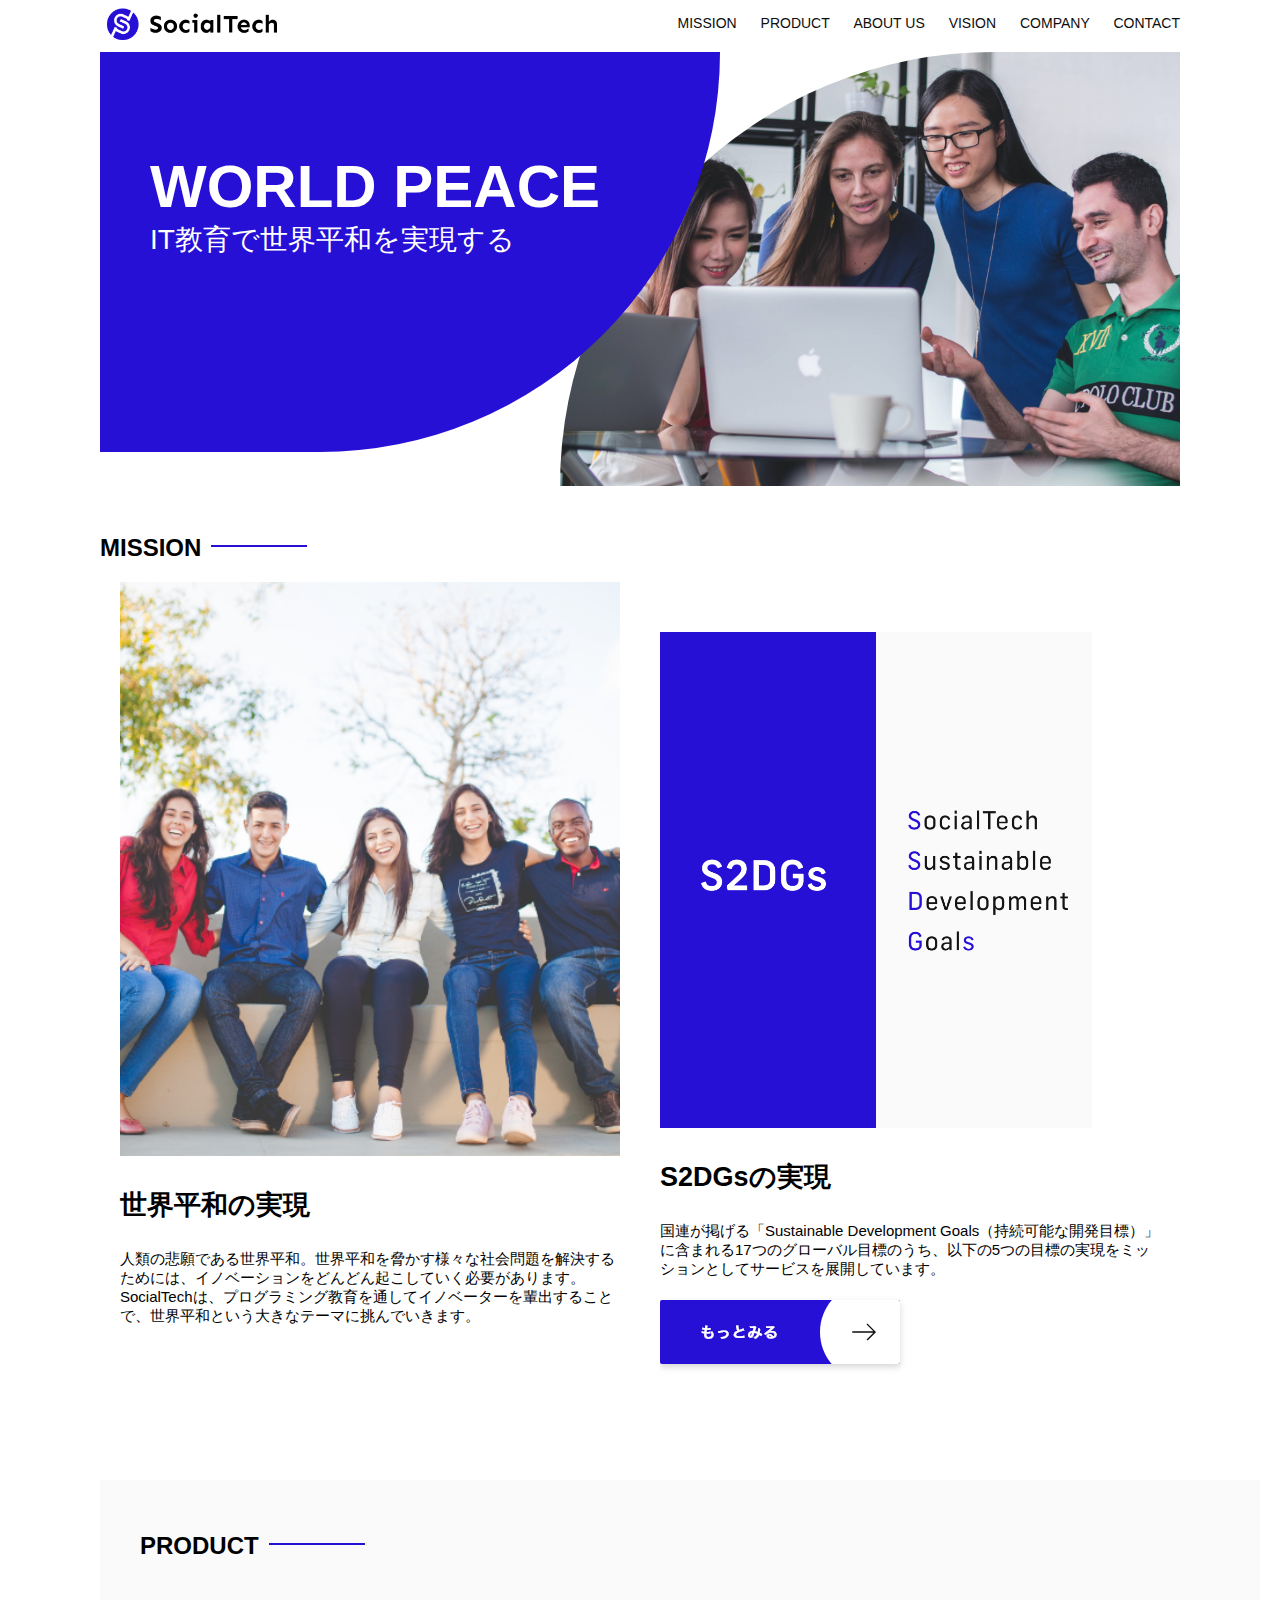
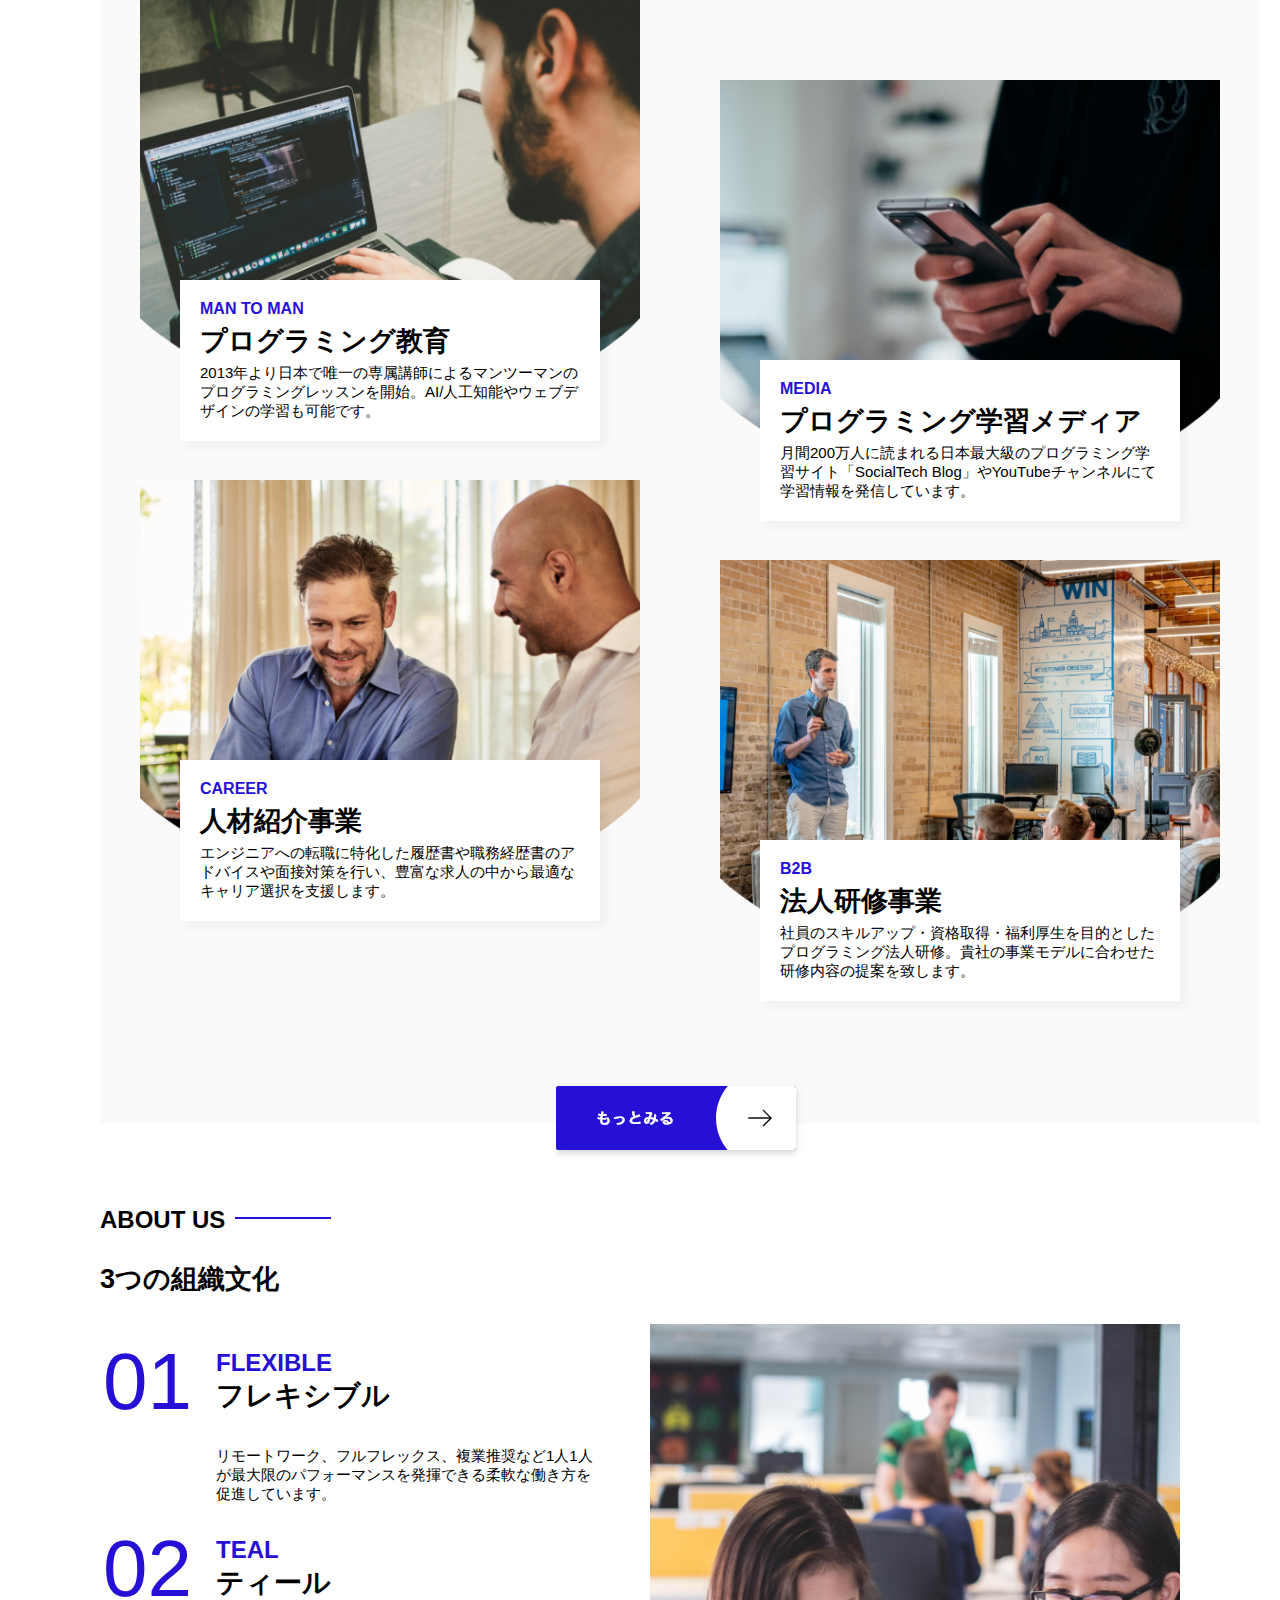
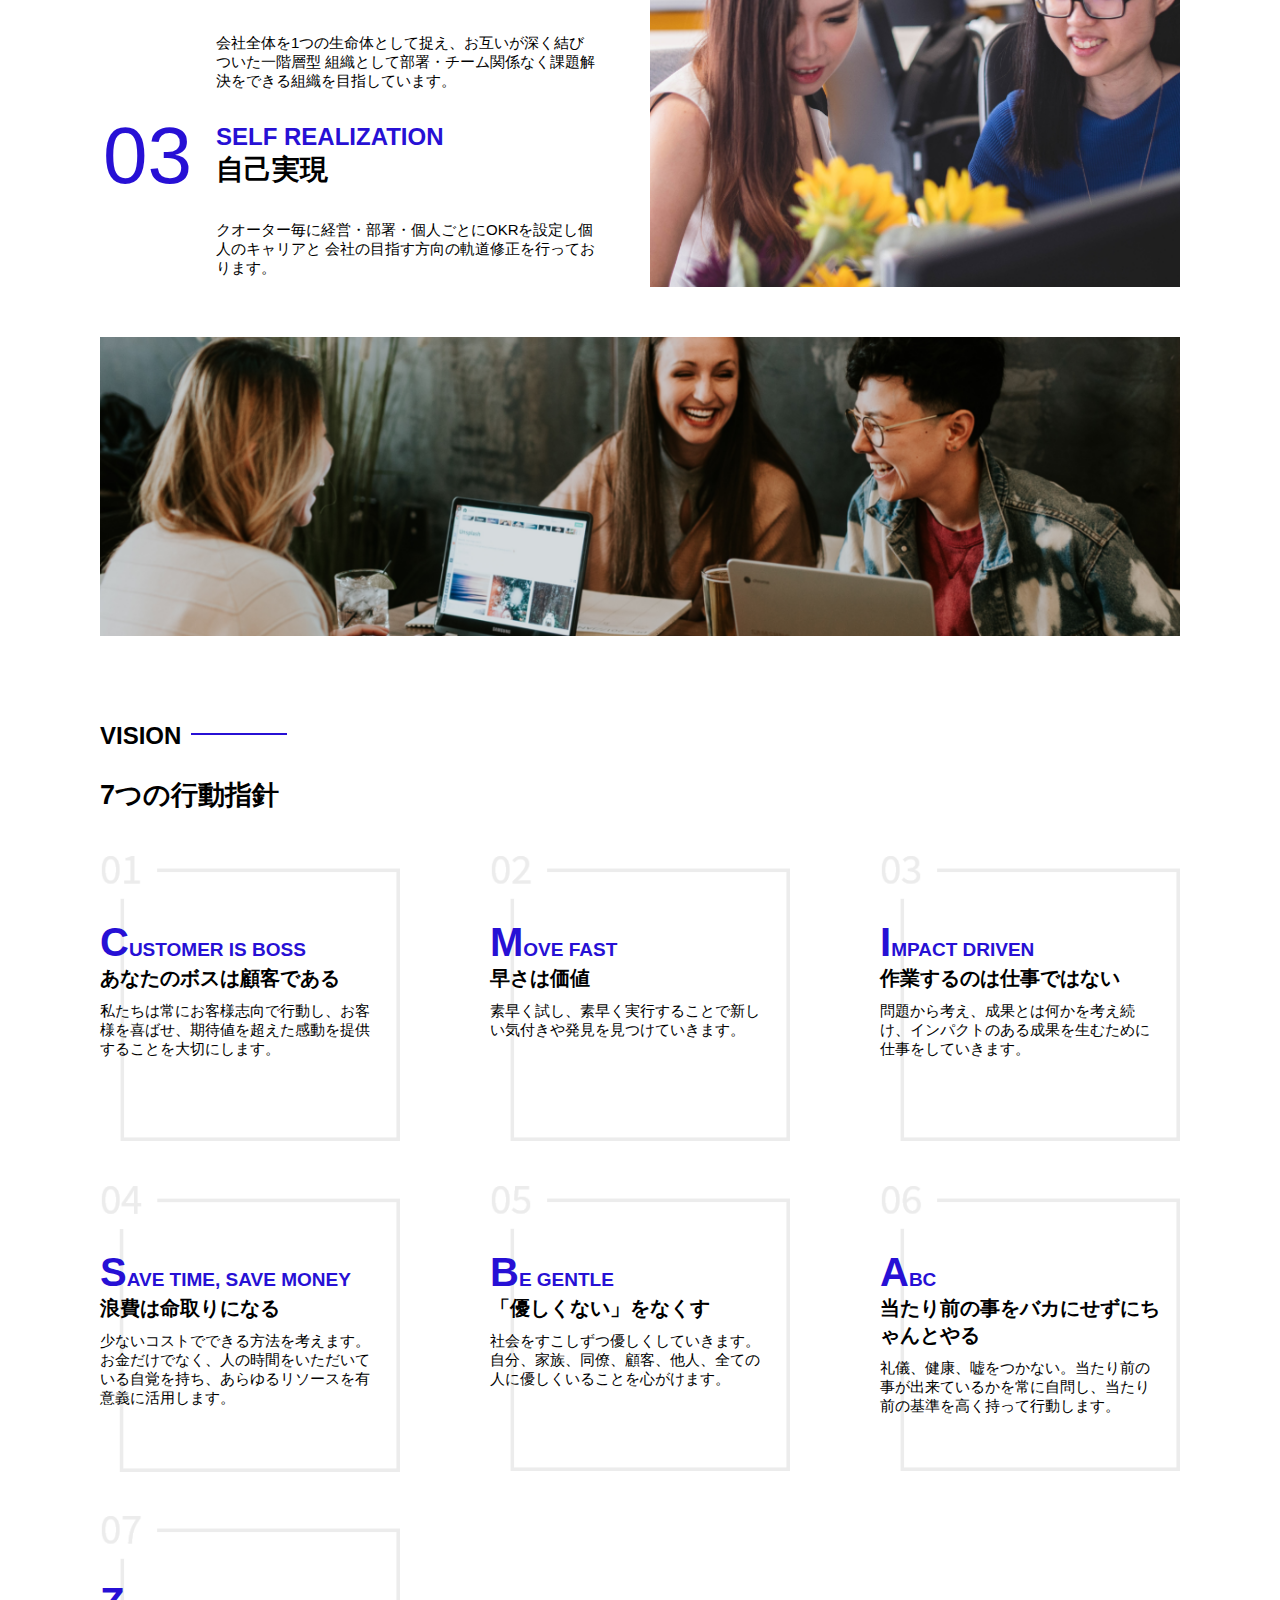
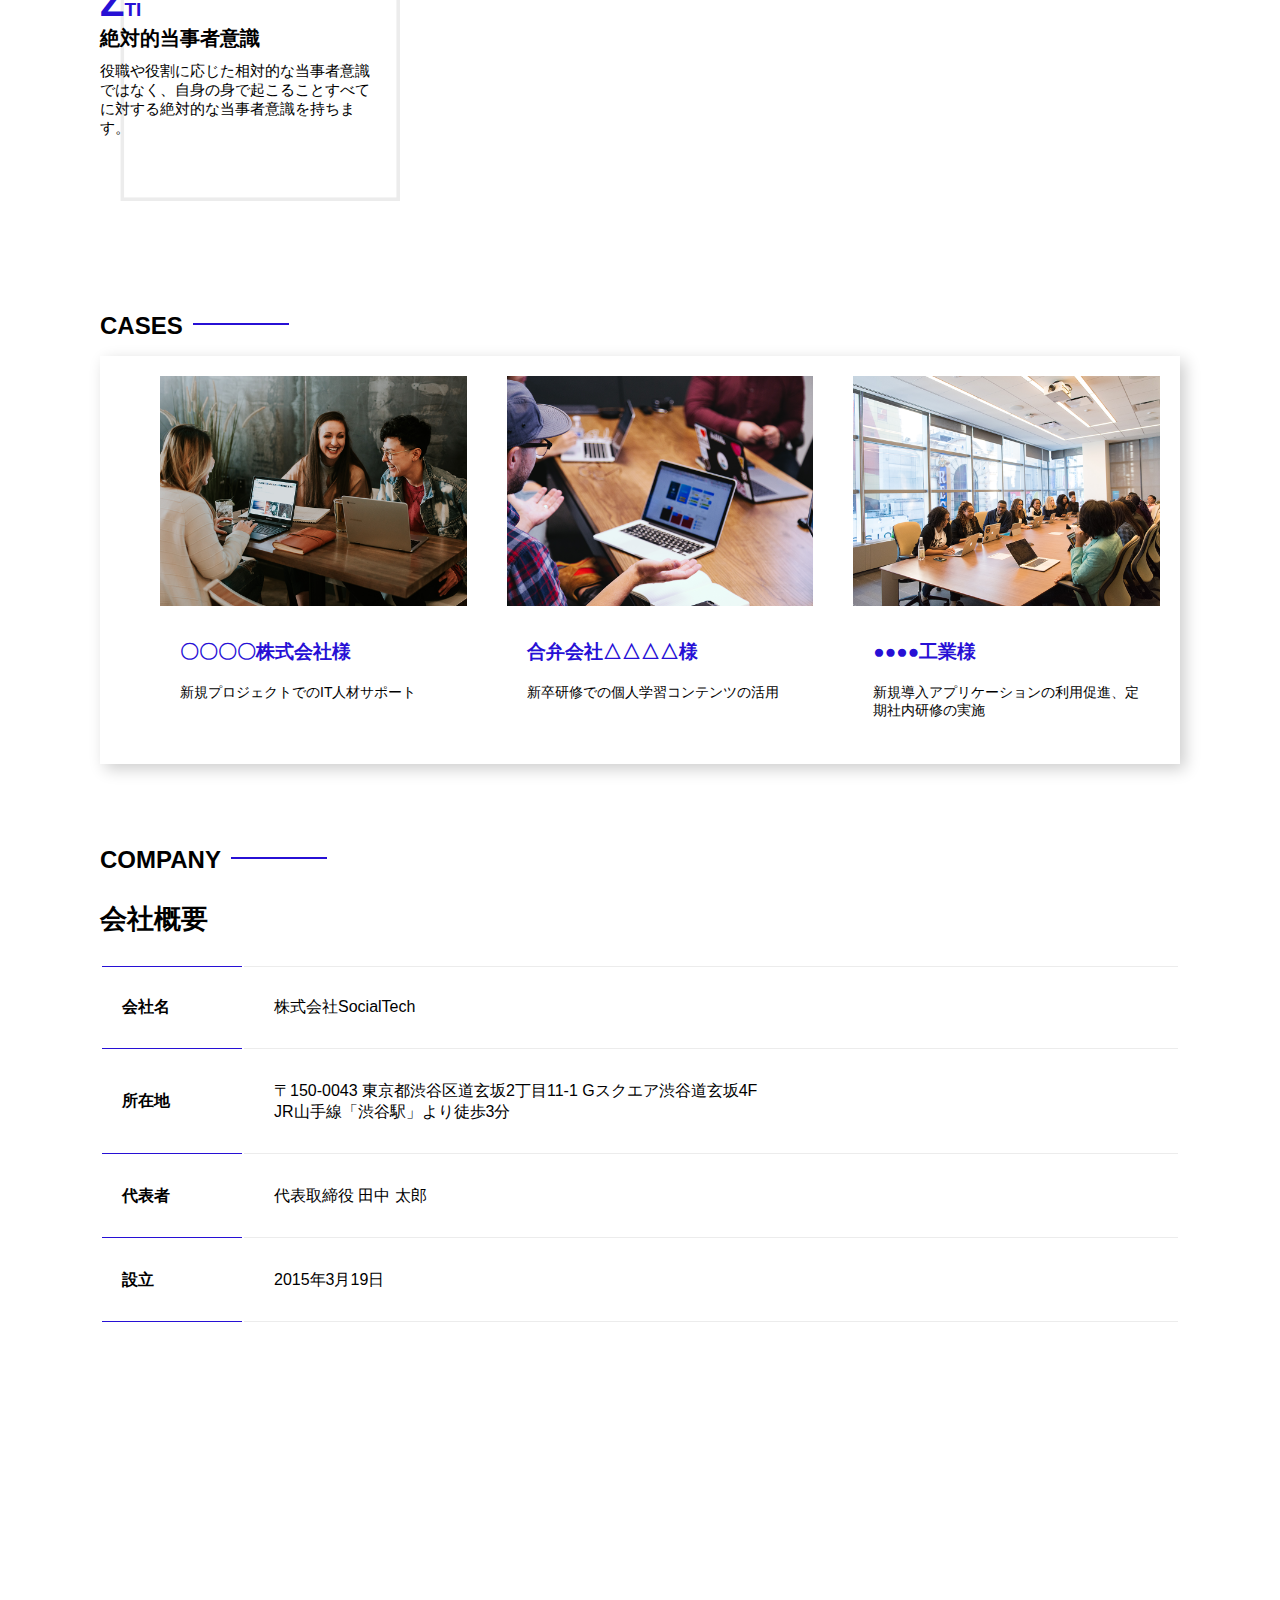
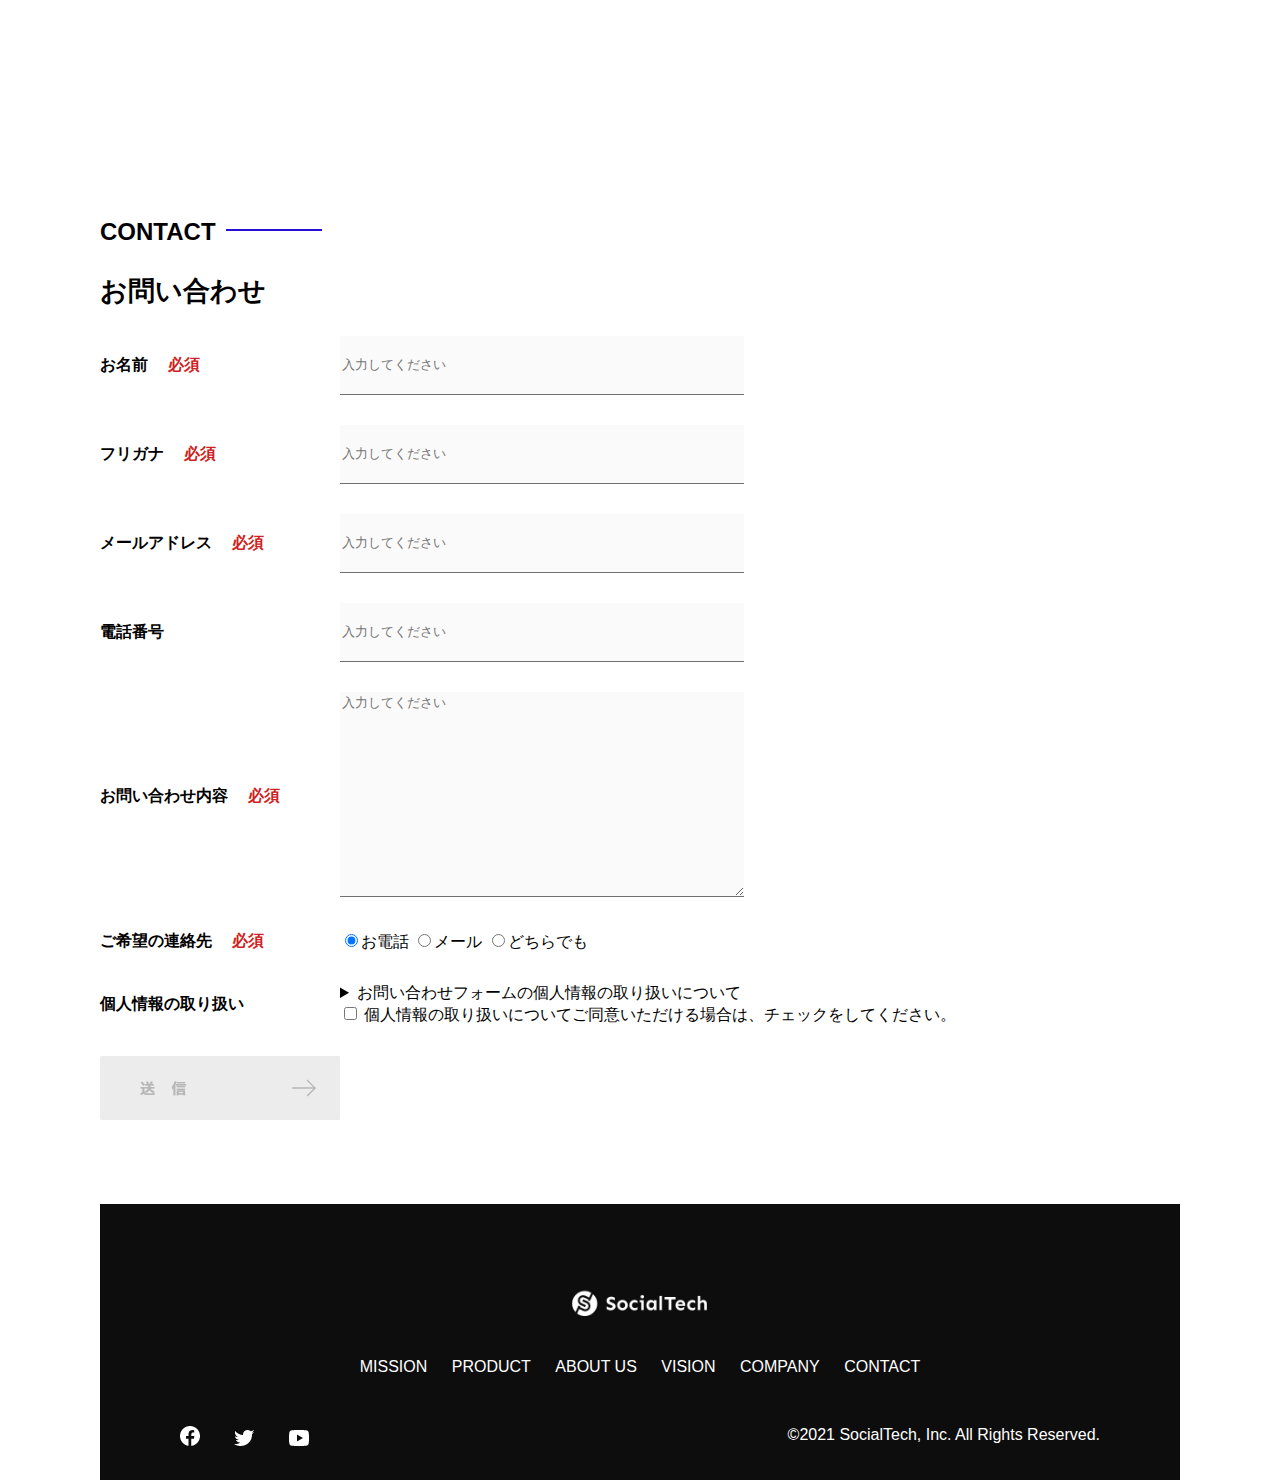
==== kadai_012/index.html @ 43f58bec "Add files via upload" ====
<!DOCTYPE html>
<html>
  <head>
    <title>SocialTech</title>
    <meta charset="UTF-8" />
    <meta
      name="description"
      content="SocialTechはEdTech業界のリーディングカンパニーを目指します。"
    />
    <meta name="viewport" content="width=device-width, initial-scale=1.0" />
    <link rel="stylesheet" href="style.css" />
  </head>
  <body>
    <!-- ヘッダー -->
    <header>
      <!-- ロゴ -->
      <a href="index.html" id="logo"
        ><img src="images/logo.png" alt="トップページに戻る"
      /></a>

      <!-- PC用ナビゲーション -->
      <nav id="nav-pc">
        <a href="mission.html">MISSION</a>
        <a href="product.html">PRODUCT</a>
        <a href="index.html#aboutus">ABOUT US</a>
        <a href="index.html#vision">VISION</a>
        <a href="index.html#company">COMPANY</a>
        <a href="index.html#contact">CONTACT</a>
      </nav>
    </header>
    <main>
      <article>
        <!-- メインビジュアル -->
        <section id="main-visual">
          <div id="main-message">
            <h1>WORLD PEACE</h1>
            <p>IT教育で世界平和を実現する</p>
          </div>
          <img
            src="images/index/index-main.png"
            alt="PCの周りに集まる多国籍の仲間たち"
          />
        </section>
        <!--ミッション-->
        <section id="mission">
          <h2 class="index-h2">MISSION</h2>
          <div id="mission-flex">
            <div>
              <img
                id="mission-photo"
                src="images/index/index-mission.png"
                alt="屋外のベンチで写真を撮影する多国籍の仲間たち"
              />
              <h3>世界平和の実現</h3>
              <p>
                人類の悲願である世界平和。世界平和を脅かす様々な社会問題を解決するためには、イノベーションをどんどん起こしていく必要があります。SocialTechは、プログラミング教育を通してイノベーターを輩出することで、世界平和という大きなテーマに挑んでいきます。
              </p>
            </div>
            <div>
              <img id="s2dgs" src="images/index/s2dgs.png" alt="S2DGs" />
              <h3>S2DGsの実現</h3>
              <p>
                国連が掲げる「Sustainable Development
                Goals（持続可能な開発目標）」に含まれる17つのグローバル目標のうち、以下の5つの目標の実現をミッションとしてサービスを展開しています。
              </p>
              <a href="mission.html">
                <img src="images/button-more.png" alt="もっとみる" />
              </a>
            </div>
          </div>
        </section>
        <!-- プロダクト -->
        <section id="product">
          <h2 class="index-h2">PRODUCT</h2>
          <div>
            <div id="product-left">
              <div>
                <img
                  class="product-photo"
                  src="images/index/index-mantoman.png"
                  alt="PCでコードを書く男性"
                />
                <div class="product-explain">
                  <span>MAN TO MAN</span>
                  <h3>プログラミング教育</h3>
                  <p>
                    2013年より日本で唯一の専属講師によるマンツーマンのプログラミングレッスンを開始。AI/人工知能やウェブデザインの学習も可能です。
                  </p>
                </div>
              </div>
              <div>
                <img
                  class="product-photo"
                  src="images/index/index-career.png"
                  alt="笑顔で話し合う2人の男性"
                />
                <div class="product-explain">
                  <span>CAREER</span>
                  <h3>人材紹介事業</h3>
                  <p>
                    エンジニアへの転職に特化した履歴書や職務経歴書のアドバイスや面接対策を行い、豊富な求人の中から最適なキャリア選択を支援します。
                  </p>
                </div>
              </div>
            </div>
            <div id="product-right">
              <div>
                <img
                  class="product-photo"
                  src="images/index/index-media.png"
                  alt="スマートフォンを操作する人"
                />
                <div class="product-explain">
                  <span>MEDIA</span>
                  <h3>プログラミング学習メディア</h3>
                  <p>
                    月間200万人に読まれる日本最大級のプログラミング学習サイト「SocialTech
                    Blog」やYouTubeチャンネルにて学習情報を発信しています。
                  </p>
                </div>
              </div>
              <div>
                <img
                  class="product-photo"
                  src="images/index/index-b2b.png"
                  alt="講演中の男性とそれを聴く人々"
                />
                <div class="product-explain">
                  <span>B2B</span>
                  <h3>法人研修事業</h3>
                  <p>
                    社員のスキルアップ・資格取得・福利厚生を目的としたプログラミング法人研修。貴社の事業モデルに合わせた研修内容の提案を致します。
                  </p>
                </div>
              </div>
            </div>
          </div>
          <div>
            <a id="product-more" href="product.html">
              <img src="images/button-more.png" alt="もっとみる" />
            </a>
          </div>
        </section>
        <!---ABOUT US-->
        <section id="aboutus">
          <h2 class="index-h2">ABOUT US</h2>
          <h3>3つの組織文化</h3>
          <div>
            <table class="culture-table">
              <tr>
                <td>
                  <span class="culture-num">01</span>
                </td>
                <td>
                  <span class="culture-en">FLEXIBLE</span>
                  <span class="culture-jp">フレキシブル</span>
                </td>
              </tr>
              <tr>
                <td>
                  <!--空のセル-->
                </td>
                <td>
                  <p class="culture-description">
                    リモートワーク、フルフレックス、複業推奨など1人1人が最大限のパフォーマンスを発揮できる柔軟な働き方を促進しています。
                  </p>
                </td>
              </tr>
              <tr>
                <td>
                  <span class="culture-num">02</span>
                </td>
                <td>
                  <span class="culture-en">TEAL</span>
                  <span class="culture-jp">ティール</span>
                </td>
              </tr>
              <tr>
                <td>
                  <!--空のセル-->
                </td>
                <td>
                  <p class="culture-description">
                    会社全体を1つの生命体として捉え、お互いが深く結びついた一階層型
                    組織として部署・チーム関係なく課題解決をできる組織を目指しています。
                  </p>
                </td>
              </tr>
              <tr>
                <td>
                  <span class="culture-num">03</span>
                </td>
                <td>
                  <span class="culture-en">SELF REALIZATION</span>
                  <span class="culture-jp">自己実現</span>
                </td>
              </tr>
              <tr>
                <td>
                  <!--空のセル-->
                </td>
                <td>
                  <p class="culture-description">
                    クオーター毎に経営・部署・個人ごとにOKRを設定し個人のキャリアと
                    会社の目指す方向の軌道修正を行っております。
                  </p>
                </td>
              </tr>
            </table>
            <img
              class="culture-img"
              src="images/index/index-aboutus1.png"
              alt="笑顔で話し合う2人の女性"
            />
          </div>
          <img
            class="culture-img2"
            src="images/index/index-aboutus2.png"
            alt="笑顔で話し合う3人の男女"
          />
        </section>
        <!-- VISION -->
        <section id="vision">
          <h2 class="index-h2">VISION</h2>
          <h3>7つの行動指針</h3>
          <div>
            <div class="vision-box">
              <img src="images/index/vision-01.png" alt="01" />
              <span>
                <h4>CUSTOMER IS BOSS</h4>
                <h5>あなたのボスは顧客である</h5>
                <p>
                  私たちは常にお客様志向で行動し、お客様を喜ばせ、期待値を超えた感動を提供することを大切にします。
                </p>
              </span>
            </div>
            <div class="vision-box">
              <img src="images/index/vision-02.png" alt="02" />
              <span>
                <h4>MOVE FAST</h4>
                <h5>早さは価値</h5>
                <p>
                  素早く試し、素早く実行することで新しい気付きや発見を見つけていきます。
                </p>
              </span>
            </div>
            <div class="vision-box">
              <img src="images/index/vision-03.png" alt="03" />
              <span>
                <h4>IMPACT DRIVEN</h4>
                <h5>作業するのは仕事ではない</h5>
                <p>
                  問題から考え、成果とは何かを考え続け、インパクトのある成果を生むために仕事をしていきます。
                </p>
              </span>
            </div>
            <div class="vision-box">
              <img src="images/index/vision-04.png" alt="04" />
              <span>
                <h4>SAVE TIME, SAVE MONEY</h4>
                <h5>浪費は命取りになる</h5>
                <p>
                  少ないコストでできる方法を考えます。お金だけでなく、人の時間をいただいている自覚を持ち、あらゆるリソースを有意義に活用します。
                </p>
              </span>
            </div>
            <div class="vision-box">
              <img src="images/index/vision-05.png" alt="05" />
              <span>
                <h4>BE GENTLE</h4>
                <h5>「優しくない」をなくす</h5>
                <p>
                  社会をすこしずつ優しくしていきます。自分、家族、同僚、顧客、他人、全ての人に優しくいることを心がけます。
                </p>
              </span>
            </div>
            <div class="vision-box">
              <img src="images/index/vision-06.png" alt="06" />
              <span>
                <h4>ABC</h4>
                <h5>当たり前の事をバカにせずにちゃんとやる</h5>
                <p>
                  礼儀、健康、嘘をつかない。当たり前の事が出来ているかを常に自問し、当たり前の基準を高く持って行動します。
                </p>
              </span>
            </div>
            <div class="vision-box">
              <img src="images/index/vision-07.png" alt="07" />
              <span>
                <h4>ZTI</h4>
                <h5>絶対的当事者意識</h5>
                <p>
                  役職や役割に応じた相対的な当事者意識ではなく、自身の身で起こることすべてに対する絶対的な当事者意識を持ちます。
                </p>
              </span>
            </div>
          </div>
        </section>
        <!-- CASES -->
        <section id="case">
          <h2 class="index-h2">CASES</h2>
          <ul class="case-card">
            <li>
              <img class="case-img" src="images/index/case-1.png"
              alt="仲良く語り合う3人">
              <div class="case-info">
                <h3 class="case-name">〇〇〇〇株式会社様</h3>
                <p class="case-content">新規プロジェクトでのIT人材サポート</p>
              </div>
            </li>
            <li>
              <img class="case-img" src="images/index/case-2.png"
              alt="PCでコンテンツを見る">
              <div class="case-info">
                <h3 class="case-name">合弁会社△△△△様</h3>
                <p class="case-content">新卒研修での個人学習コンテンツの活用</p>
              </div>
            </li>
            <li>
              <img class="case-img" src="images/index/case-3.png"
              alt="社内研修中の会議室">
              <div class="case-info">
                <h3 class="case-name">●●●●工業様</h3>
                <p class="case-content">新規導入アプリケーションの利用促進、定期社内研修の実施</p>
              </div>
            </li>
          </ul>

        </section>

        <!-- COMPANY -->
        <section id="company">
          <h2 class="index-h2">COMPANY</h2>
          <h3>会社概要</h3>
          <table id="company-table">
            <tr>
              <th class="tableheader-first">会社名</th>
              <td class="cell-first">株式会社SocialTech</td>
            </tr>
            <tr>
              <th class="tableheader">所在地</th>
              <td class="cell">
                〒150-0043 東京都渋谷区道玄坂2丁目11-1 Gスクエア渋谷道玄坂4F<br />JR山手線「渋谷駅」より徒歩3分
              </td>
            </tr>
            <tr>
              <th class="tableheader">代表者</th>
              <td class="cell">代表取締役 田中 太郎</td>
            </tr>
            <tr>
              <th class="tableheader">設立</th>
              <td class="cell">2015年3月19日</td>
            </tr>
          </table>
          <iframe
            src="https://www.google.com/maps/embed?pb=!1m18!1m12!1m3!1d3241.7759544892483!2d139.69399665123464!3d35.65789123876098!2m3!1f0!2f0!3f0!3m2!1i1024!2i768!4f13.1!3m3!1m2!1s0x60188caa0042e8d1%3A0xba130bea826a7aa2!2z44CSMTUwLTAwNDMg5p2x5Lqs6YO95riL6LC35Yy66YGT546E5Z2C77yS5LiB55uu77yR77yR4oiS77yR!5e0!3m2!1sja!2sjp!4v1636872991912!5m2!1sja!2sjp"
            style="border: 0"
            allowfullscreen=""
            loading="lazy"
          >
          </iframe>
        </section>
        <!-- お問い合わせフォーム -->
        <section id="contact">
          <h2 class="index-h2">CONTACT</h2>
          <h3>お問い合わせ</h3>
          <form>
            <div>
              <div class="contact-heading">
                <label class="contact-label"
                  >お名前<span class="contact-span">必須</span></label
                >
              </div>
              <div class="contact-form">
                <input
                  type="text"
                  name="name"
                  placeholder="入力してください"
                  class="contact-textbox"
                />
              </div>
            </div>
            <div>
              <div class="contact-heading">
                <label class="contact-label"
                  >フリガナ<span class="contact-span">必須</span></label
                >
              </div>
              <div>
                <input
                  type="text"
                  name="hurigana"
                  placeholder="入力してください"
                  class="contact-textbox"
                />
              </div>
            </div>
            <div>
              <div class="contact-heading">
                <label class="contact-label"
                  >メールアドレス<span class="contact-span">必須</span></label
                >
              </div>
              <div>
                <input
                  type="text"
                  name="email"
                  placeholder="入力してください"
                  class="contact-textbox"
                />
              </div>
            </div>
            <div>
              <div class="contact-heading">
                <label class="contact-label">電話番号</label>
              </div>
              <div>
                <input
                  type="text"
                  name="tel"
                  placeholder="入力してください"
                  class="contact-textbox"
                />
              </div>
            </div>
            <div>
              <div class="contact-heading">
                <label class="contact-label"
                  >お問い合わせ内容<span class="contact-span">必須</span></label
                >
              </div>
              <div>
                <textarea
                  class="contact-textarea"
                  placeholder="入力してください"
                  name="message"
                ></textarea>
              </div>
            </div>
            <div>
              <div class="contact-heading">
                <label class="contact-label"
                  >ご希望の連絡先<span class="contact-span">必須</span></label
                >
              </div>
              <div>
                <input
                  class="radiobutton"
                  type="radio"
                  value="tel"
                  name="contact"
                  checked
                /><label>お電話</label>
                <input
                  class="radiobutton"
                  type="radio"
                  value="mail"
                  name="contact"
                /><label>メール</label>
                <input
                  class="radiobutton"
                  type="radio"
                  value="both"
                  name="contact"
                /><label>どちらでも</label>
              </div>
            </div>
            <div>
              <div class="contact-heading">
                <label class="contact-label">個人情報の取り扱い</label>
              </div>
              <div>
                <details>
                  <summary>
                    お問い合わせフォームの個人情報の取り扱いについて
                  </summary>
                  <div>
                    <span>１．組織の名称又は氏名</span><br />
                    株式会社SocialTech<br /><br />
                    <span
                      >２．個人情報保護管理者（若しくはその代理人）の氏名又は職名、所属及び連絡先
                      鈴木 一郎 コーポレート部</span
                    ><br />
                    メールアドレス：support@socialtech.net<br />
                    TEL：03-xxxx-xxxx<br />
                    <span>３．個人情報の利用目的</span><br />
                    ・本サービス及び本サービスに関連する情報の提供又はそれらに関する連絡のため<br />
                    ・ユーザーの本人確認のため<br />
                    ・当社サービスのご案内のため<br />
                    ・当社の商品等の広告または宣伝（電子メールによるものを含むものとします。）<br /><br />
                    <span>４．個人情報の取り扱い業務の委託</span><br />
                    個人情報の取扱業務の全部または一部を外部に業務委託する場合があります。<br />
                    その際、弊社は、個人情報を適切に保護できる管理体制を敷き実行していることを条件として<br />
                    委託先を厳選したうえで、機密保持契約を委託先と締結し、お客様の個人情報を厳密に管理させます。<br /><br />
                    <span>５．個人情報の開示等の請求</span><br />
                    お客様は、弊社に対してご自身の個人情報の開示等（利用目的の通知、開示、内容の訂正・追加・削除、利用の停止または消去、第三者への提供の停止）に関して、当社問合わせ窓口に申し出ることができます。<br />
                    その際、弊社はお客様ご本人を確認させていただいたうえで、合理的な期間内に対応いたします。<br /><br />
                    なお、個人情報に関する弊社問合わせ先は、次の通りです。<br /><br />
                    株式会社SocialTech　個人情報問合せ窓口<br />
                    〒150-0043　東京都渋谷区道玄坂2丁目11-1 Ｇスクエア渋谷道玄坂
                    4F<br />
                    メールアドレス：support@socialtech.net　TEL：03-xxxx-xxxx<br /><br />
                    <span>６．個人情報を提供されることの任意性について</span
                    ><br /><br />
                    お客様がご自身の個人情報を弊社に提供されるか否かは、お客様のご判断によりますが、もしご提供されない場合には、適切なサービスが提供できない場合がありますので予めご了承ください。
                  </div>
                </details>
                <input type="checkbox" name="agree" />
                <span
                  >個人情報の取り扱いについてご同意いただける場合は、チェックをしてください。</span
                >
              </div>
            </div>
            <input
              type="image"
              value="Submit"
              src="images/button-submit.png"
              alt="送信する"
            />
          </form>
        </section>
      </article>
      <footer>
        <div id="footer-logo">
          <img src="images/logo-sp.png" alt="SocialTech" />
        </div>
        <div id="footer-link">
          <a href="mission.html">MISSION</a>
          <a href="product.html">PRODUCT</a>
          <a href="index.html#aboutus">ABOUT US</a>
          <a href="index.html#vision">VISION</a>
          <a href="index.html#company">COMPANY</a>
          <a href="index.html#contact">CONTACT</a>
        </div>
        <div id="sns-footer">
          <a href="https://www.facebook.com/sejuku2013"
            ><img src="images/button-facebook.png" alt="Facebookのリンク"
          /></a>
          <a href="https://twitter.com/samuraijuku"
            ><img src="images/button-twitter.png" alt="Twitterのリンク"
          /></a>
          <a href="https://www.youtube.com/channel/UCCFOQO5aDK0xXam4cUQXT8g"
            ><img src="images/button-youtube.png" alt="YouTubeのリンク"
          /></a>
          <span id="copyright"
            >&copy;2021 SocialTech, Inc. All Rights Reserved.
          </span>
        </div>
      </footer>
    </main>
  </body>
</html>
---- kadai_012/style.css ----
/* PC、スマホ共通スタイル */
body {
  font-family: "Source Sans Pro", "Hiragino Kaku Gothic ProN", Meiryo, Arial,
    sans-serif;
}

p {
  font-size: 15px;
}

/*================
PC用のスタイル 
=================*/
/* 横幅設定 */
body {
  max-width: 1080px;
  min-width: 960px;
  margin: 0 auto 0 auto;
}

/* ヘッダー */
header {
  display: flex;
  justify-content: space-between;
}

/* ナビゲーションのレイアウト */
#nav-pc {
  text-align: right;
  font-size: 14px;
  padding-top: 15px;
}

/* ナビゲーションのリンクの装飾設定 */
#nav-pc>a {
  text-decoration: none;
  margin-left: 20px;
}

#nav-pc>a:link {
  color: #0d0d0d;
}

#nav-pc>a:visited {
  color: #0d0d0d;
}

#nav-pc>a:hover {
  color: #0d0d0d;
  text-decoration: underline;
}

#nav-pc>a:active {
  color: #0d0d0d;
}

/* メインビジュアル*/
#main-visual {
  position: relative;
  height: 400px;
}

#main-message {
  position: absolute;
  top: 0;
  left: 0;
  background-color: #2710d5;
  color: #ffffff;
  border-radius: 0 0 476px 0;
  max-width: 620px;
  height: 100%;
  width: 100%;
  z-index: 11;
}

#main-message>h1 {
  font-size: 60px;
  font-weight: bold;
  margin: 100px 0 0 50px;
}

#main-message>p {
  font-size: 28px;
  margin: 0 0 0 50px;
}

#main-visual>img {
  max-width: 620px;
  border-radius: 476px 0 0 0;
  position: absolute;
  top: 0;
  right: 0;
  z-index: 10;
}

/* 見出し */
h2 {
  margin: 40px 0 0 0;
}

h2::after {
  content: url("images/line.png");
  margin-left: 10px;
}

h3 {
  font-size: 27px;
}

/* ミッション */
#mission {
  margin: 80px auto 80px auto;
  width: 100%;
}

#mission-flex {
  width: 100%;
  display: flex;
}

#mission-flex>div {
  width: 50%;
  margin: 20px;
}

#mission-photo {
  width: 100%;
}

#s2dgs {
  margin-top: 50px;
}

/* プロダクト */
#product {
  background-color: #fafafa;
  width: 100%;
  margin: 80px 0 80px 0;
  padding: 10px 40px 0px 40px;
}

/* 外枠 */
#product>div {
  margin-top: 40px;
  display: flex;
}

/* 左のカラム */
#product-left {
  width: 50%;
  margin-right: 20px;
}

/* 右のカラム */
#product-right {
  width: 50%;
  margin-left: 20px;
  margin-top: 80px;
}

/* 画像＋説明の枠 */
#product-left>div {
  position: relative;
  height: 480px;
  margin-right: 20px;
}

#product-right>div {
  position: relative;
  height: 480px;
  margin-left: 20px;
}

/* 画像 */
.product-photo {
  width: 100%;
}

/* 説明文の枠 */
.product-explain {
  background-color: #ffffff;
  position: absolute;
  left: 0;
  top: 280px;
  margin: 0 40px 0 40px;
  padding: 20px;
  box-shadow: 5px 5px 10px rgba(0, 0, 0, 0.05);
}

/* 説明文の英語 */
.product-explain>span {
  color: #2710d5;
  font-weight: bold;
  font-size: 16px;
  margin: 0;
}

/* 説明文の見出し */
.product-explain>h3 {
  margin: 5px 0 5px 0;
}

/* 説明文 */
.product-explain>p {
  margin: 0;
}

/* 「もっとみる」ボタン */
#product-more {
  margin: 0 auto -42px auto;
}

/* ABOUT US */
#aboutus {
  margin: 80px auto 80px auto;
}

/* 3つの組織文化と画像を入れる枠 */
#aboutus>div {
  display: flex;
}

/* 画像 */
.culture-img {
  width: 100%;
  align-self: flex-start;
}

.culture-img2 {
  margin-top: 50px;
  width: 100%;
}

/* 3つの組織文化の表 */
.culture-table {
  max-width: 500px;
  margin-right: 50px;
}

/* 番号 */
.culture-num {
  font-size: 80px;
  color: #2710d5;
  margin: 0 20px 0 0;
}

/* 組織文化英語 */
.culture-en {
  color: #2710d5;
  font-weight: bold;
  font-size: 24px;
  display: block;
}

/* 組織文化日本語 */
.culture-jp {
  font-size: 28px;
  font-weight: bold;
}

/* 説明文 */
.culture-description {
  margin: 0;
}

/* ビジョン */
#vision {
  margin: 80px auto 80px auto;
}

/* セクション内の外枠 */
#vision>div {
  width: 100%;
  display: flex;
  justify-content: space-between;
  flex-wrap: wrap;
}

/* 7つの行動指針の枠 */
.vision-box {
  width: 300px;
  height: 300px;
  margin-bottom: 30px;
  position: relative;
}

.vision-box>img {
  width: 100%;
  height: auto;
  position: absolute;
  top: 0;
  left: 0;
  z-index: 30;
}

.vision-box>span {
  position: absolute;
  top: 0;
  left: 0;
  z-index: 31;
  margin-right: 20px;
}

.vision-box>span>h4 {
  color: #2710d5;
  font-size: 19px;
  margin: 80px 0 0 0;
  Ï
}

.vision-box>span>h4::first-letter {
  font-size: 40px;
}

.vision-box>span>h5 {
  font-size: 20px;
  margin: 0 0 0 0;
}

.vision-box>span>p {
  margin: 10px 0 0 0;
}

/* 会社概要 */
#company {
  margin: 80px auto 80px auto;
}

#company-table {
  width: 100%;
}

.tableheader {
  text-align: left;
  padding: 20px;
  border-bottom-color: #2710d5;
  border-bottom-width: 1px;
  border-bottom-style: solid;
  width: 100px;
}

.tableheader-first {
  text-align: left;
  padding: 20px;
  border-bottom-color: #2710d5;
  border-bottom-width: 1px;
  border-bottom-style: solid;
  border-top-color: #2710d5;
  border-top-width: 1px;
  border-top-style: solid;
  width: 100px;
}

.cell {
  padding: 30px;
  border-bottom-color: #ececec;
  border-bottom-width: 1px;
  border-bottom-style: solid;
}

.cell-first {
  padding: 30px;
  border-bottom-color: #ececec;
  border-bottom-width: 1px;
  border-bottom-style: solid;
  border-top-color: #ececec;
  border-top-width: 1px;
  border-top-style: solid;
}

#company>iframe {
  width: 100%;
  height: 368px;
  margin-top: 40px;
}

/* お問い合わせ */
#contact {
  margin: 80px auto 80px auto;
}

/* 外枠 */
#contact>form>div {
  display: flex;
  flex-direction: row;
  flex-wrap: wrap;
  padding-bottom: 30px;
}

/* 左列の見出し */
.contact-heading {
  width: 240px;
  align-self: center;
}

/* 見出しのラベル */
.contact-label {
  font-weight: bold;
}

/* 必須 */
.contact-span {
  color: #ce2222;
  margin: 0 0 0 20px;
  font-weight: bold;
}

/* テキストボックス */
.contact-textbox {
  border-top: 0;
  border-left: 0;
  border-right: 0;
  border-bottom-width: 1px;
  border-bottom-color: #707070;
  border-bottom-style: solid;
  background-color: #fafafa;
  width: 400px;
  height: 56px;
}

/* お問い合わせ内容のテキストエリア */
.contact-textarea {
  border-top: 0;
  border-left: 0;
  border-right: 0;
  border-bottom-width: 1px;
  border-bottom-color: #707070;
  border-bottom-style: solid;
  background-color: #fafafa;
  width: 400px;
  height: 200px;
}

/* 個人情報の取り扱い */
details {
  width: 700px;
}

details>div {
  background-color: #fafafa;
  padding: 20px;
}

details>div>span {
  font-weight: bold;
}

/* フッター */
footer {
  background-color: #0d0d0d;
  text-align: center;
  padding: 80px 80px 30px 80px;
}

#footer-logo {
  margin-bottom: 30px;
}

#footer-link {
  margin-bottom: 50px;
}
#footer-link > a {
  text-decoration: none;
  margin: 10px;
}
#footer-link > a:link {
  color: #ffffff;
}
#footer-link > a:visited {
  color: #ffffff;
}
#footer-link > a:hover {
  color: #ffffff;
  text-decoration: underline;
}
#footer-link > a:active {
  color: #ffffff;
}

#sns-footer {
  text-align: left;
  width: 100%;
}

#sns-footer > a {
  margin-right: 30px;
}

#copyright {
  color: #ffffff;
  float: right;
}
#cases{
  margin:40px 0;
  width:100%
}
.case-card {
  display:flex;
  list-style: none;
}
.case-card > li{
  width:33%;
  margin:20px;
}
.case-card{
  background-color: #ffffff;
  min-height: 400px;
  box-shadow: 5px 5px 15px rgba(0, 0, 0, 0.2) ;
}
.case-img{
  width:100%;
}
.case-info{
  padding:10px 20px;
}
.case-name{
  color:#2710d5;
  font-size:19px;
}
.case-content{
  font-size: 14px;
}
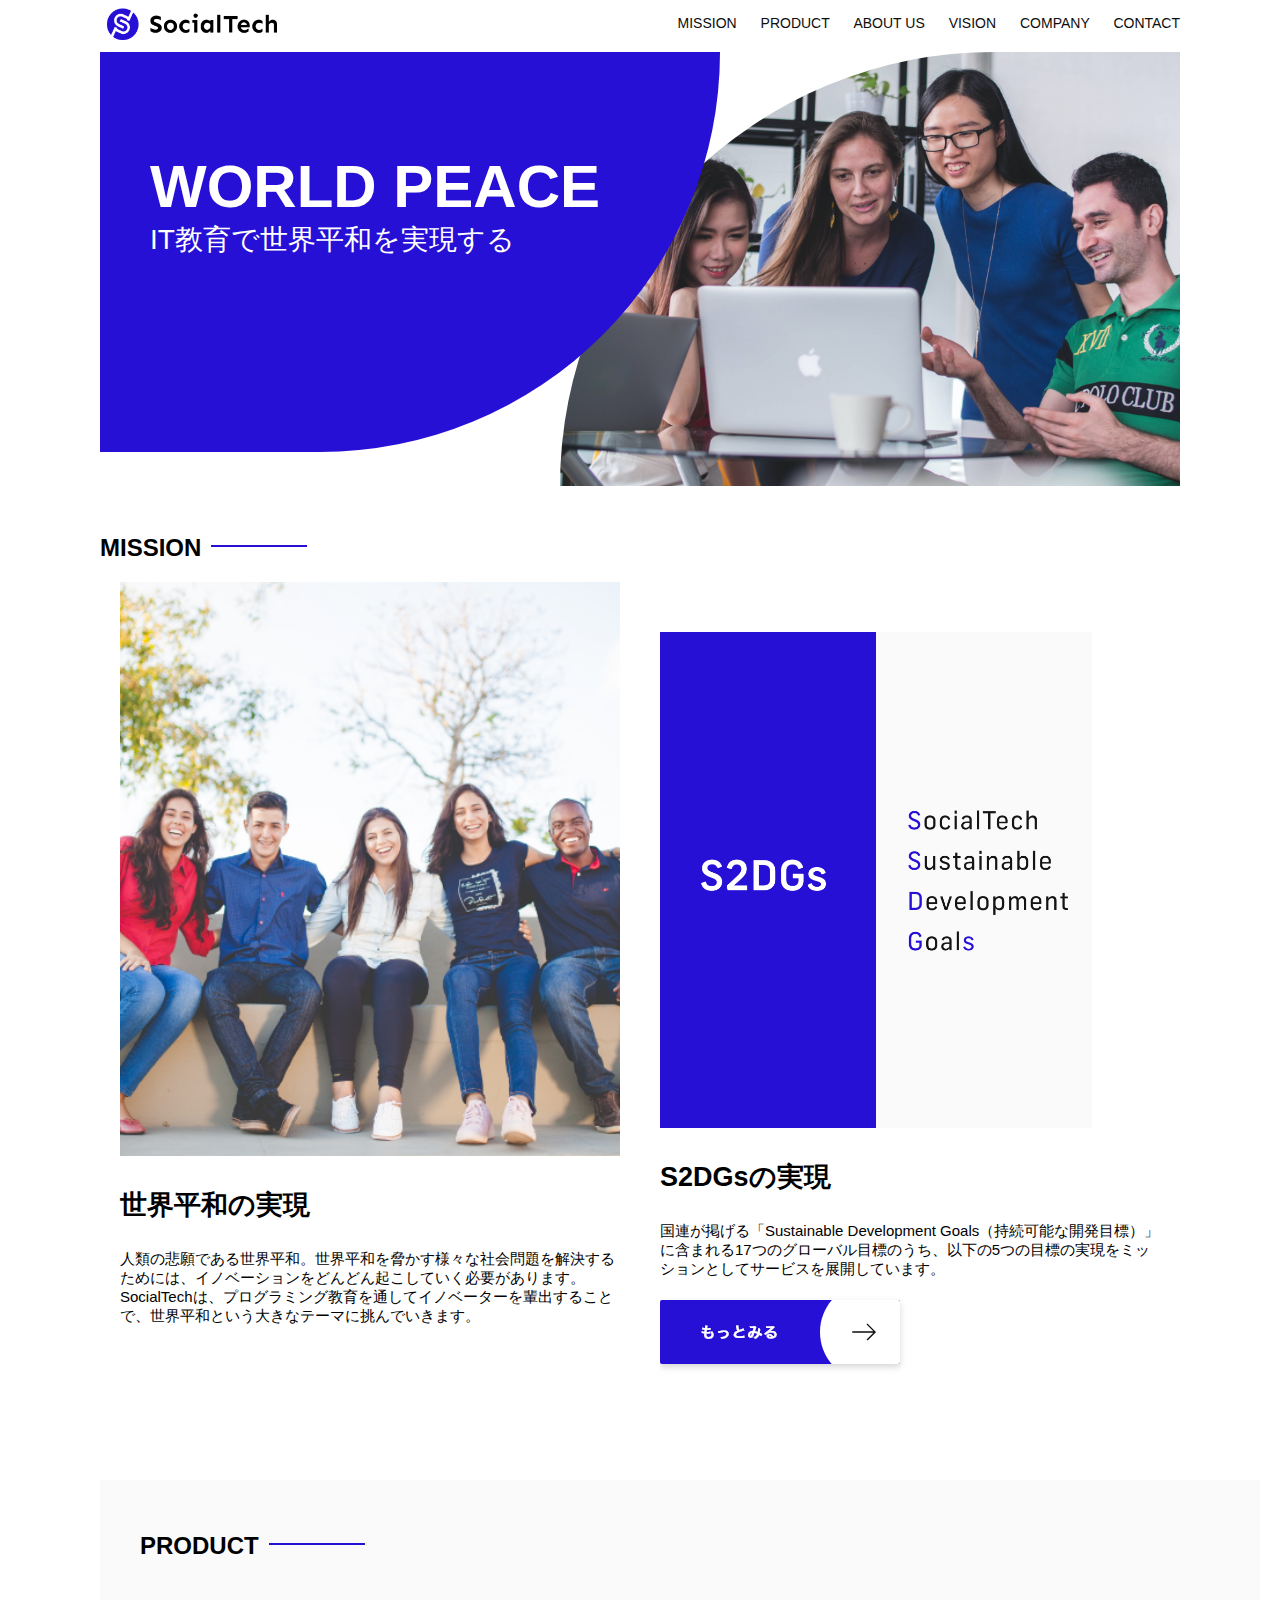
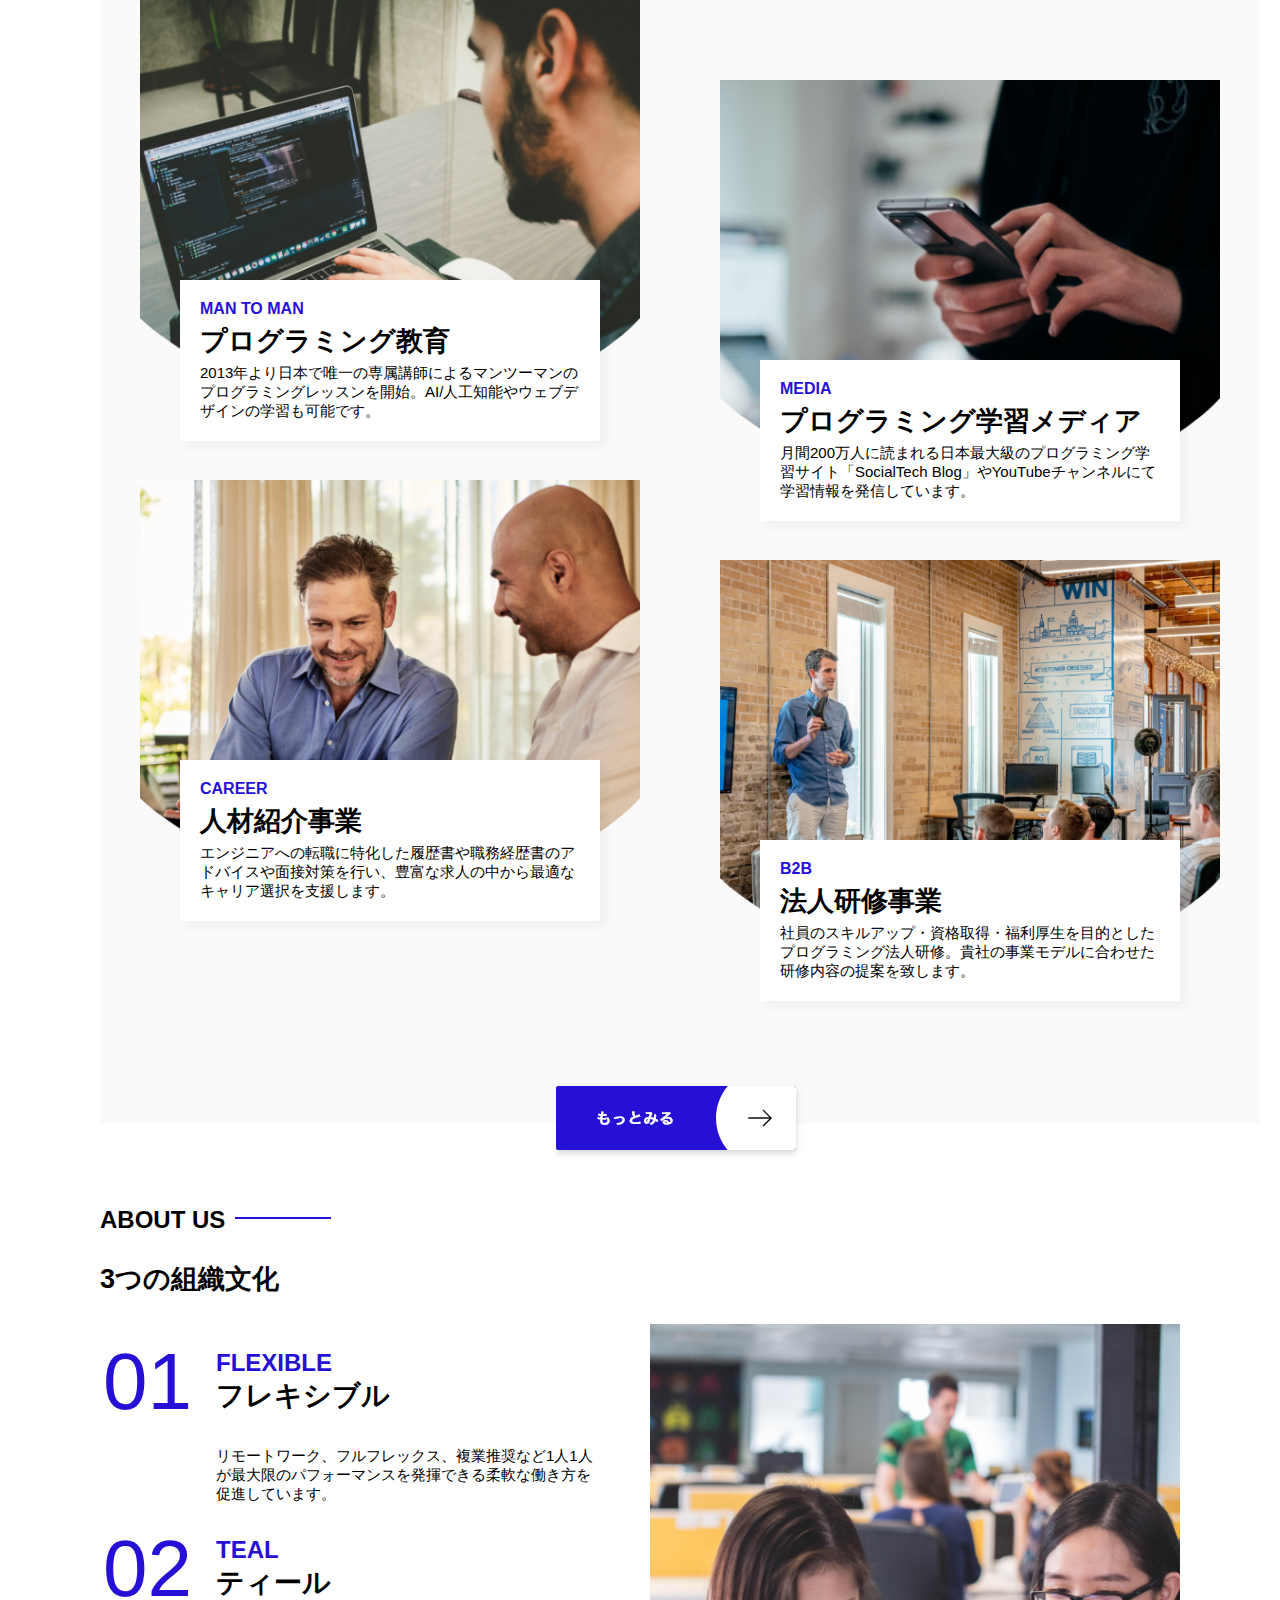
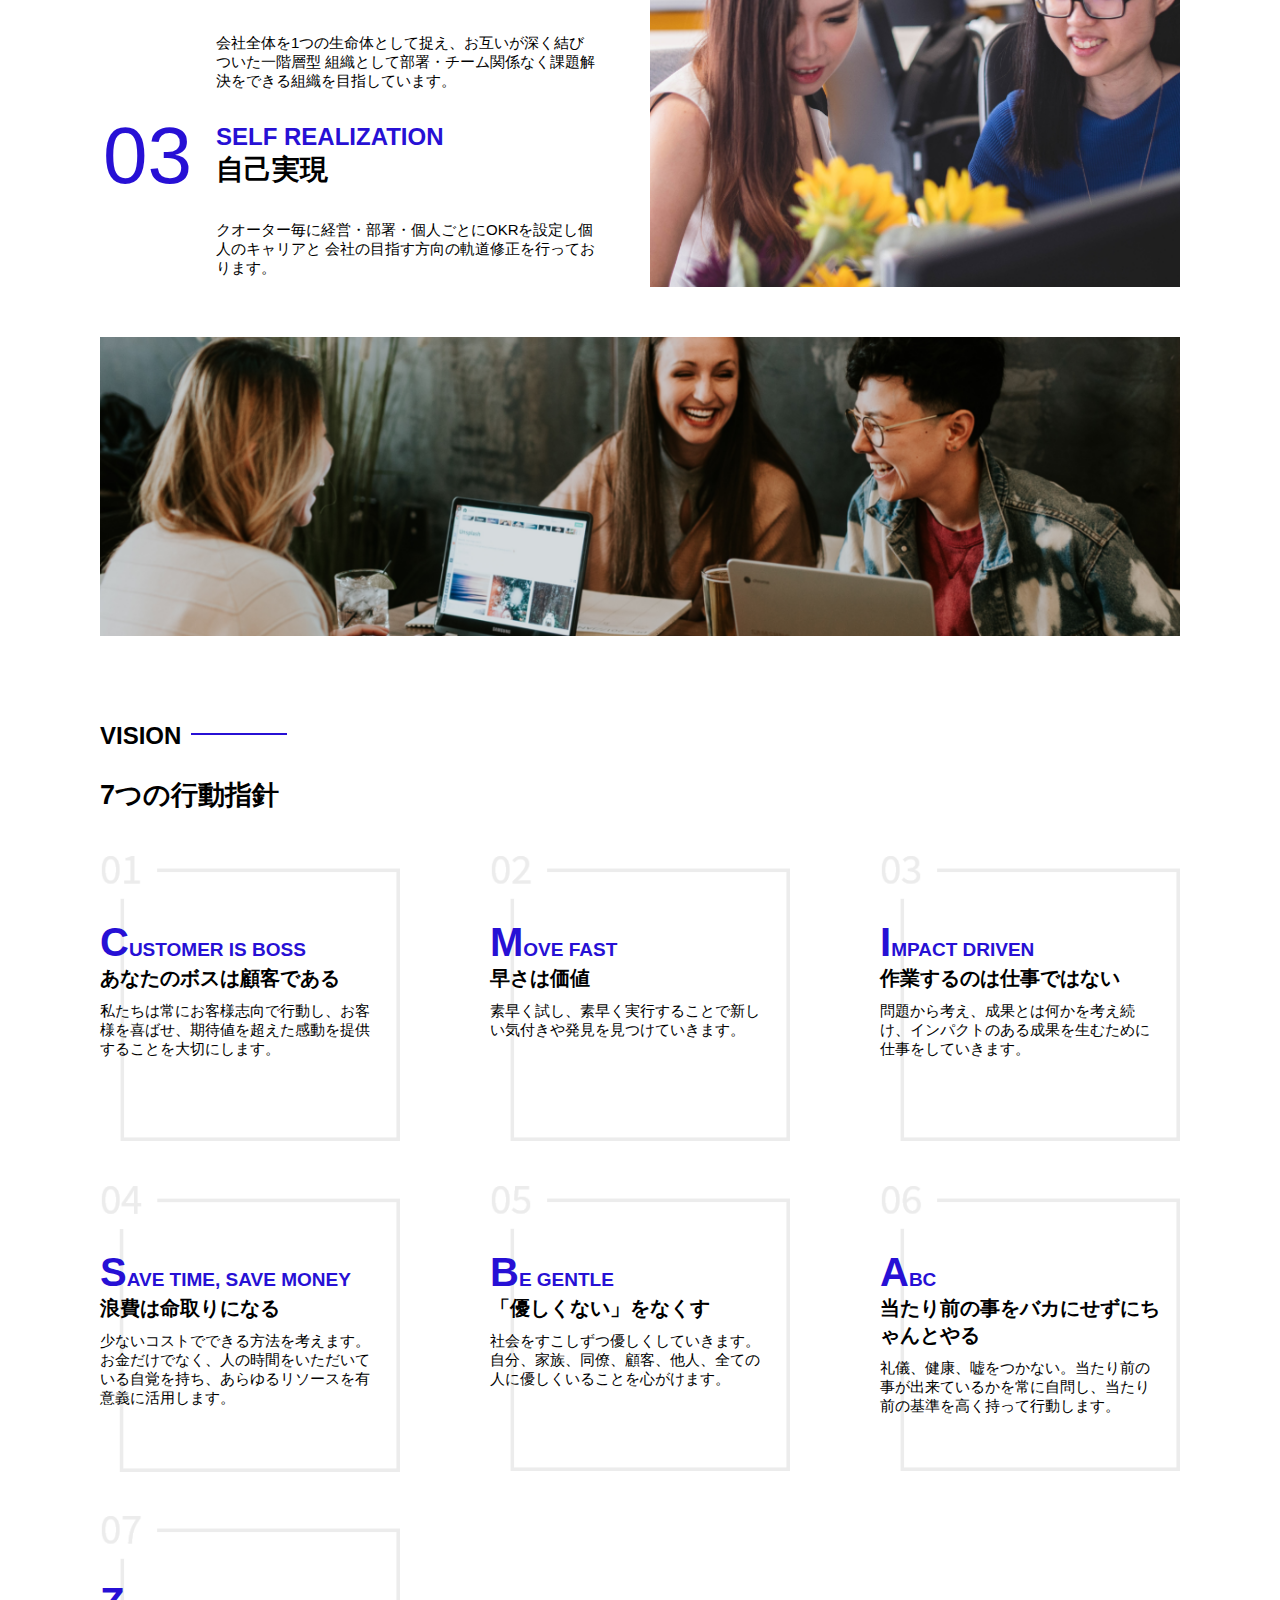
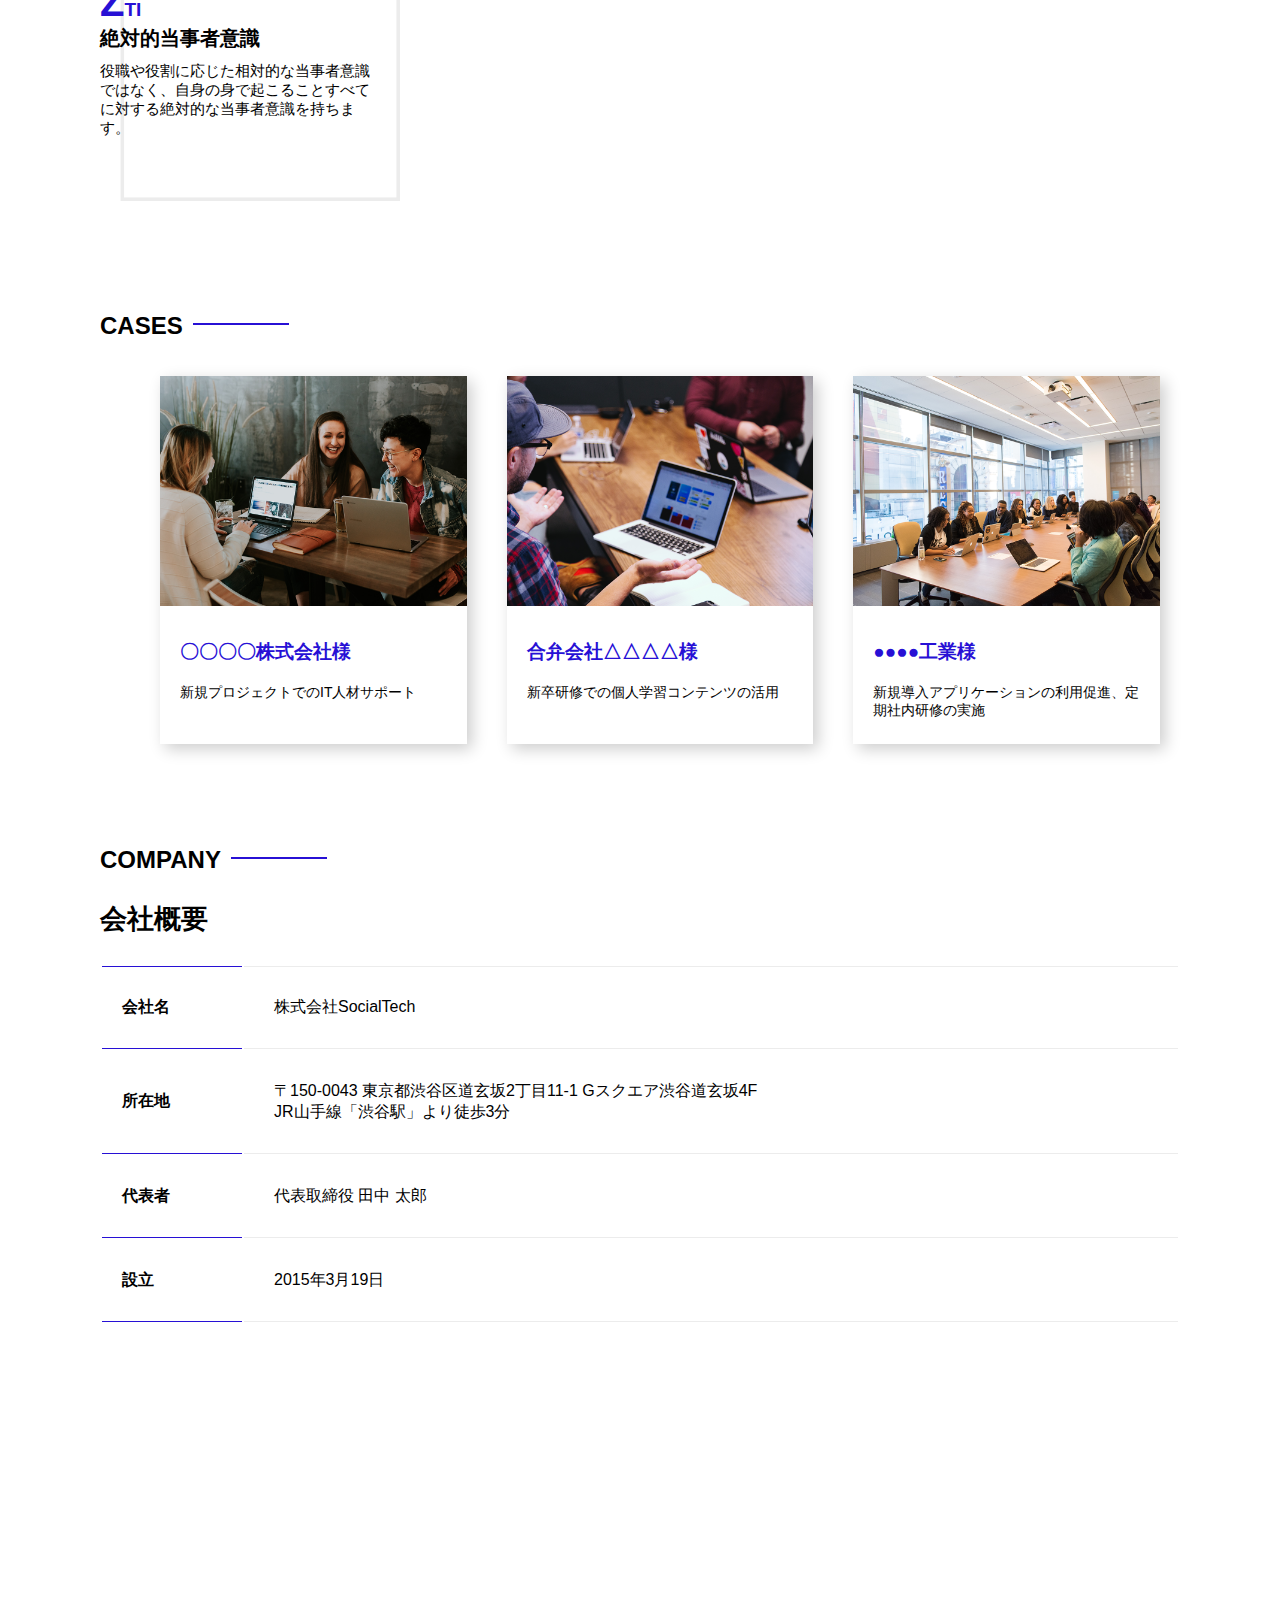
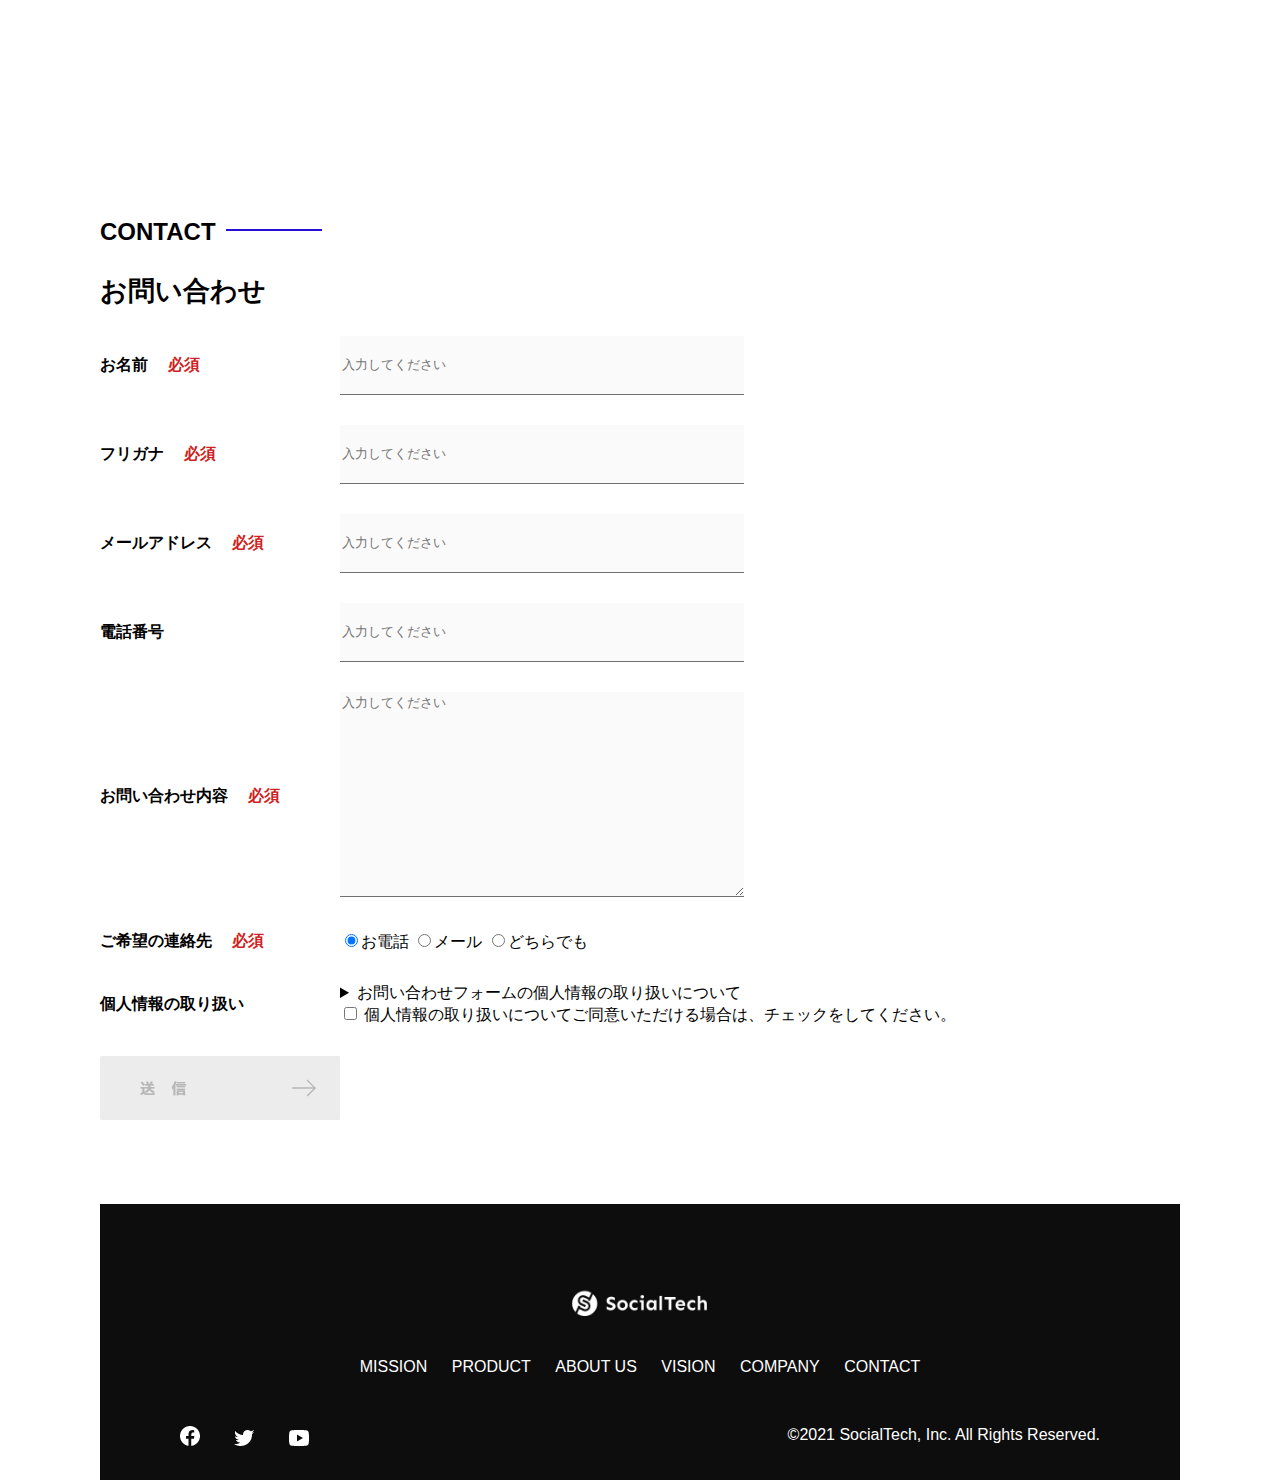
==== commit e39b1584: "Add files via upload" ====
--- a/kadai_012/index.html
+++ b/kadai_012/index.html
@@ -297,7 +297,7 @@
           </div>
         </section>
         <!-- CASES -->
-        <section id="case">
+        <section id="cases">
           <h2 class="index-h2">CASES</h2>
           <ul class="case-card">
             <li>
--- a/kadai_012/style.css
+++ b/kadai_012/style.css
@@ -501,11 +501,12 @@
 .case-card > li{
   width:33%;
   margin:20px;
+  box-shadow: 5px 5px 15px rgba(0, 0, 0, 0.2) ;
 }
 .case-card{
   background-color: #ffffff;
   min-height: 400px;
-  box-shadow: 5px 5px 15px rgba(0, 0, 0, 0.2) ;
+  
 }
 .case-img{
   width:100%;
